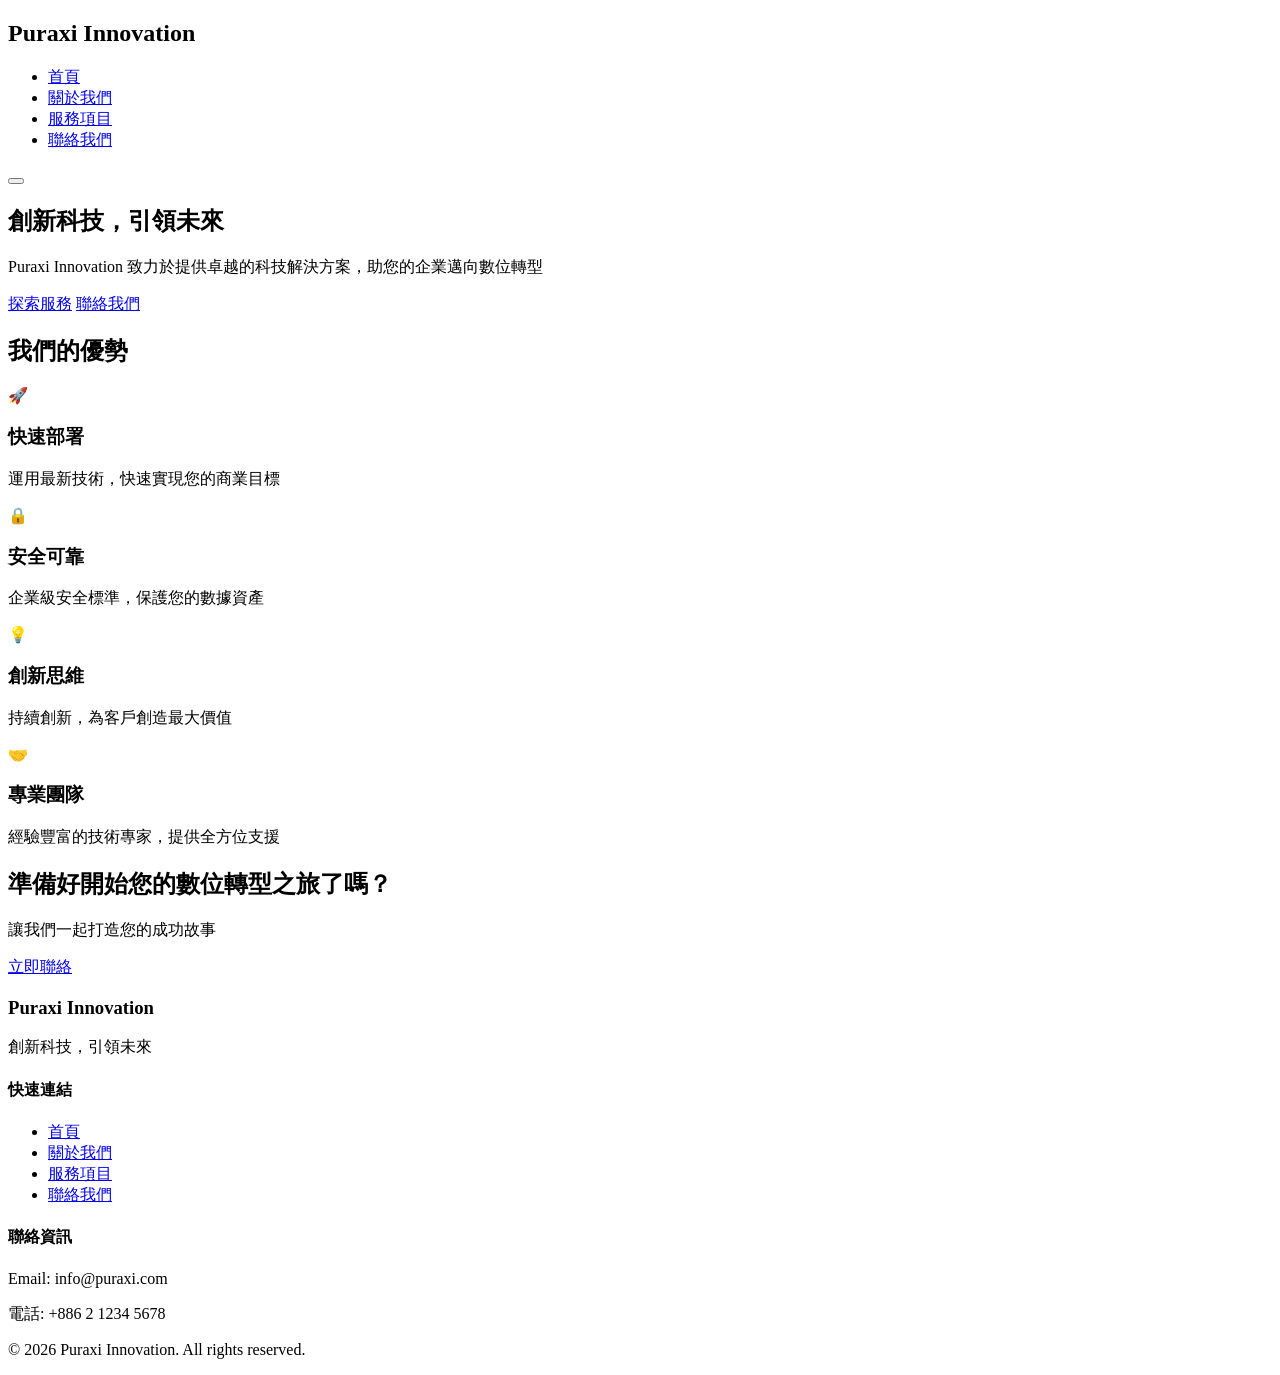
==== index.html @ a636ff28 "Initial commit: Create Puraxi Innovation company website with home, about, services, and contact pag" ====
<!DOCTYPE html>
<html lang="zh-TW">
<head>
    <meta charset="UTF-8">
    <meta name="viewport" content="width=device-width, initial-scale=1.0">
    <meta name="description" content="Puraxi Innovation - 創新科技解決方案">
    <title>Puraxi Innovation - 首頁</title>
    <link rel="stylesheet" href="styles.css">
</head>
<body>
    <nav class="navbar">
        <div class="container">
            <div class="logo">
                <h1>Puraxi Innovation</h1>
            </div>
            <ul class="nav-links">
                <li><a href="index.html" class="active">首頁</a></li>
                <li><a href="about.html">關於我們</a></li>
                <li><a href="services.html">服務項目</a></li>
                <li><a href="contact.html">聯絡我們</a></li>
            </ul>
            <button class="mobile-menu-toggle" aria-label="選單">
                <span></span>
                <span></span>
                <span></span>
            </button>
        </div>
    </nav>

    <section class="hero">
        <div class="container">
            <div class="hero-content">
                <h2 class="hero-title">創新科技，引領未來</h2>
                <p class="hero-subtitle">Puraxi Innovation 致力於提供卓越的科技解決方案，助您的企業邁向數位轉型</p>
                <div class="hero-buttons">
                    <a href="services.html" class="btn btn-primary">探索服務</a>
                    <a href="contact.html" class="btn btn-secondary">聯絡我們</a>
                </div>
            </div>
        </div>
    </section>

    <section class="features">
        <div class="container">
            <h2 class="section-title">我們的優勢</h2>
            <div class="features-grid">
                <div class="feature-card">
                    <div class="feature-icon">🚀</div>
                    <h3>快速部署</h3>
                    <p>運用最新技術，快速實現您的商業目標</p>
                </div>
                <div class="feature-card">
                    <div class="feature-icon">🔒</div>
                    <h3>安全可靠</h3>
                    <p>企業級安全標準，保護您的數據資產</p>
                </div>
                <div class="feature-card">
                    <div class="feature-icon">💡</div>
                    <h3>創新思維</h3>
                    <p>持續創新，為客戶創造最大價值</p>
                </div>
                <div class="feature-card">
                    <div class="feature-icon">🤝</div>
                    <h3>專業團隊</h3>
                    <p>經驗豐富的技術專家，提供全方位支援</p>
                </div>
            </div>
        </div>
    </section>

    <section class="cta">
        <div class="container">
            <h2>準備好開始您的數位轉型之旅了嗎？</h2>
            <p>讓我們一起打造您的成功故事</p>
            <a href="contact.html" class="btn btn-primary">立即聯絡</a>
        </div>
    </section>

    <footer class="footer">
        <div class="container">
            <div class="footer-content">
                <div class="footer-section">
                    <h3>Puraxi Innovation</h3>
                    <p>創新科技，引領未來</p>
                </div>
                <div class="footer-section">
                    <h4>快速連結</h4>
                    <ul>
                        <li><a href="index.html">首頁</a></li>
                        <li><a href="about.html">關於我們</a></li>
                        <li><a href="services.html">服務項目</a></li>
                        <li><a href="contact.html">聯絡我們</a></li>
                    </ul>
                </div>
                <div class="footer-section">
                    <h4>聯絡資訊</h4>
                    <p>Email: info@puraxi.com</p>
                    <p>電話: +886 2 1234 5678</p>
                </div>
            </div>
            <div class="footer-bottom">
                <p>&copy; 2026 Puraxi Innovation. All rights reserved.</p>
            </div>
        </div>
    </footer>

    <script src="script.js"></script>
</body>
</html>
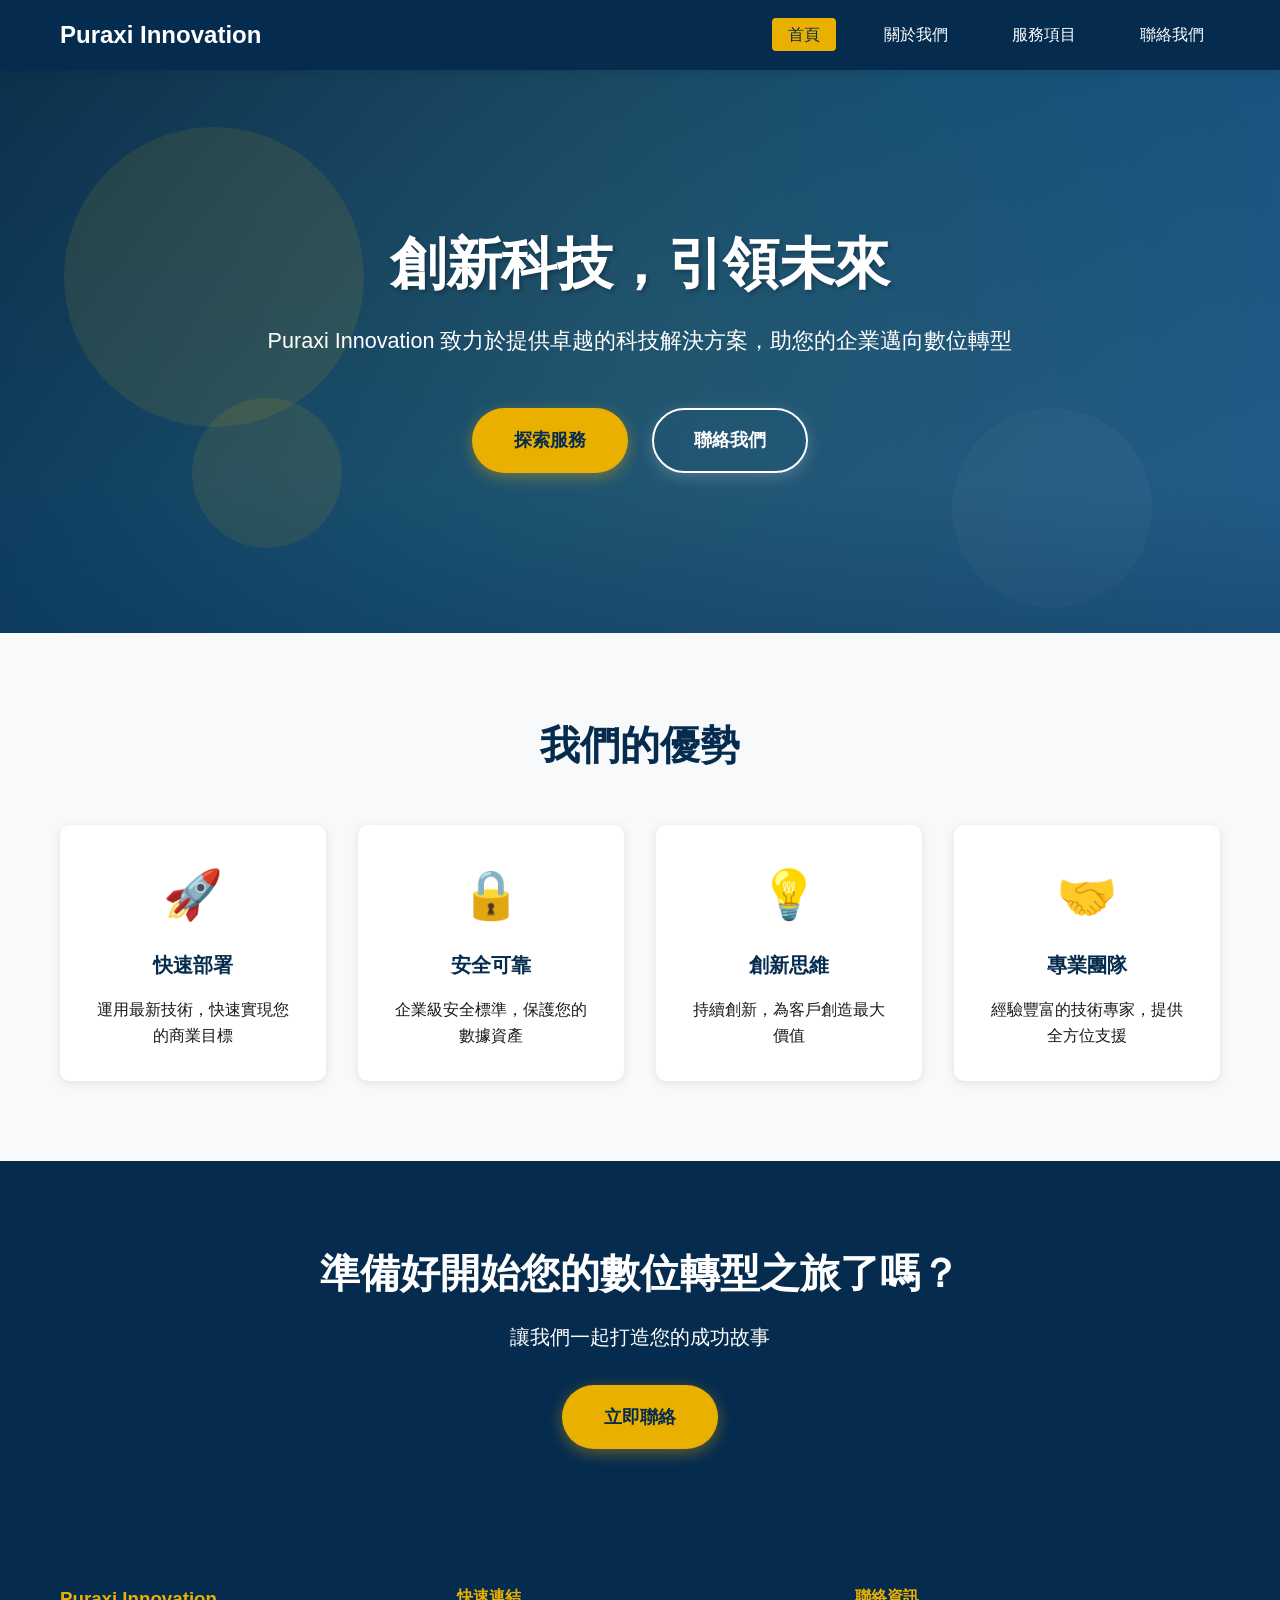
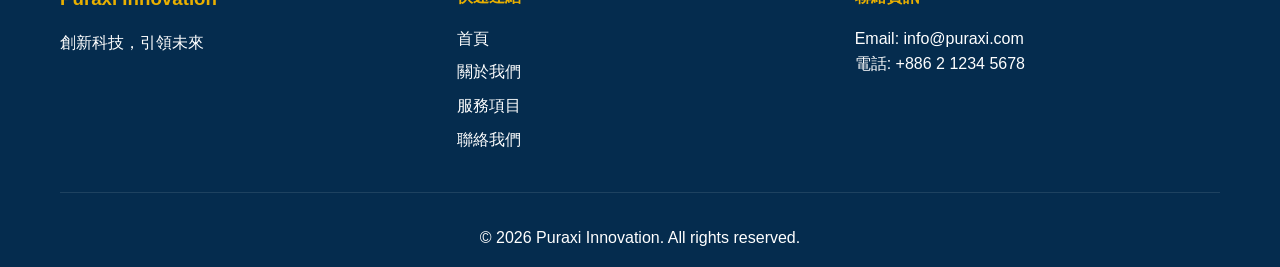
==== commit d38566da: "Beautify hero section with animations and modern design Co-authored-by: timmy860609 <124643148+timmy" ====
--- a/index.html
+++ b/index.html
@@ -28,6 +28,11 @@
     </nav>
 
     <section class="hero">
+        <div class="hero-bg-shapes">
+            <div class="shape"></div>
+            <div class="shape"></div>
+            <div class="shape"></div>
+        </div>
         <div class="container">
             <div class="hero-content">
                 <h2 class="hero-title">創新科技，引領未來</h2>
--- a/styles.css
+++ b/styles.css
@@ -0,0 +1,809 @@
+/* 重置樣式 */
+* {
+    margin: 0;
+    padding: 0;
+    box-sizing: border-box;
+}
+
+/* CSS 變數 - 品牌色彩 */
+:root {
+    --primary-color: #052C4E;
+    --accent-color: #E9B000;
+    --text-dark: #1a1a1a;
+    --text-light: #ffffff;
+    --bg-light: #f8f9fa;
+    --bg-white: #ffffff;
+    --shadow: 0 2px 10px rgba(0, 0, 0, 0.1);
+    --shadow-hover: 0 4px 20px rgba(0, 0, 0, 0.15);
+    --transition: all 0.3s ease;
+}
+
+/* 基礎樣式 */
+body {
+    font-family: -apple-system, BlinkMacSystemFont, 'Segoe UI', 'Microsoft JhengHei', sans-serif;
+    line-height: 1.6;
+    color: var(--text-dark);
+    background-color: var(--bg-white);
+}
+
+.container {
+    max-width: 1200px;
+    margin: 0 auto;
+    padding: 0 20px;
+}
+
+/* 導航列 */
+.navbar {
+    background-color: var(--primary-color);
+    padding: 1rem 0;
+    position: sticky;
+    top: 0;
+    z-index: 1000;
+    box-shadow: var(--shadow);
+}
+
+.navbar .container {
+    display: flex;
+    justify-content: space-between;
+    align-items: center;
+}
+
+.logo h1 {
+    color: var(--text-light);
+    font-size: 1.5rem;
+    font-weight: 700;
+}
+
+.nav-links {
+    display: flex;
+    list-style: none;
+    gap: 2rem;
+}
+
+.nav-links a {
+    color: var(--text-light);
+    text-decoration: none;
+    font-weight: 500;
+    transition: var(--transition);
+    padding: 0.5rem 1rem;
+    border-radius: 4px;
+}
+
+.nav-links a:hover,
+.nav-links a.active {
+    background-color: var(--accent-color);
+    color: var(--primary-color);
+}
+
+.mobile-menu-toggle {
+    display: none;
+    flex-direction: column;
+    background: none;
+    border: none;
+    cursor: pointer;
+    padding: 5px;
+}
+
+.mobile-menu-toggle span {
+    width: 25px;
+    height: 3px;
+    background-color: var(--text-light);
+    margin: 3px 0;
+    transition: var(--transition);
+}
+
+/* Hero 區塊 */
+.hero {
+    background: linear-gradient(135deg, #052C4E 0%, #0a4a7a 50%, #1e5a8e 100%);
+    color: var(--text-light);
+    padding: 10rem 0;
+    text-align: center;
+    position: relative;
+    overflow: hidden;
+}
+
+/* 動態背景效果 */
+.hero::before {
+    content: '';
+    position: absolute;
+    top: -50%;
+    left: -50%;
+    width: 200%;
+    height: 200%;
+    background: radial-gradient(circle, rgba(233, 176, 0, 0.1) 0%, transparent 70%);
+    animation: rotate 20s linear infinite;
+}
+
+.hero::after {
+    content: '';
+    position: absolute;
+    bottom: 0;
+    left: 0;
+    right: 0;
+    height: 150px;
+    background: linear-gradient(to bottom, transparent, rgba(5, 44, 78, 0.3));
+}
+
+@keyframes rotate {
+    from {
+        transform: rotate(0deg);
+    }
+    to {
+        transform: rotate(360deg);
+    }
+}
+
+/* 裝飾性背景元素 */
+.hero-bg-shapes {
+    position: absolute;
+    top: 0;
+    left: 0;
+    right: 0;
+    bottom: 0;
+    overflow: hidden;
+}
+
+.hero-bg-shapes .shape {
+    position: absolute;
+    border-radius: 50%;
+    opacity: 0.1;
+    animation: float 20s infinite ease-in-out;
+}
+
+.hero-bg-shapes .shape:nth-child(1) {
+    width: 300px;
+    height: 300px;
+    background: var(--accent-color);
+    top: 10%;
+    left: 5%;
+    animation-delay: 0s;
+}
+
+.hero-bg-shapes .shape:nth-child(2) {
+    width: 200px;
+    height: 200px;
+    background: rgba(255, 255, 255, 0.3);
+    top: 60%;
+    right: 10%;
+    animation-delay: 3s;
+}
+
+.hero-bg-shapes .shape:nth-child(3) {
+    width: 150px;
+    height: 150px;
+    background: var(--accent-color);
+    bottom: 15%;
+    left: 15%;
+    animation-delay: 6s;
+}
+
+@keyframes float {
+    0%, 100% {
+        transform: translateY(0) translateX(0);
+    }
+    33% {
+        transform: translateY(-30px) translateX(20px);
+    }
+    66% {
+        transform: translateY(20px) translateX(-20px);
+    }
+}
+
+.hero-content {
+    position: relative;
+    z-index: 2;
+}
+
+.hero-title {
+    font-size: 3.5rem;
+    margin-bottom: 1.5rem;
+    font-weight: 800;
+    letter-spacing: -0.5px;
+    line-height: 1.2;
+    animation: fadeInUp 1s ease-out;
+    text-shadow: 2px 2px 4px rgba(0, 0, 0, 0.3);
+}
+
+.hero-subtitle {
+    font-size: 1.35rem;
+    margin-bottom: 3rem;
+    opacity: 0.95;
+    max-width: 750px;
+    margin-left: auto;
+    margin-right: auto;
+    line-height: 1.8;
+    animation: fadeInUp 1s ease-out 0.3s both;
+}
+
+.hero-buttons {
+    display: flex;
+    gap: 1.5rem;
+    justify-content: center;
+    flex-wrap: wrap;
+    animation: fadeInUp 1s ease-out 0.6s both;
+}
+
+@keyframes fadeInUp {
+    from {
+        opacity: 0;
+        transform: translateY(30px);
+    }
+    to {
+        opacity: 1;
+        transform: translateY(0);
+    }
+}
+
+/* 按鈕樣式 */
+.btn {
+    display: inline-block;
+    padding: 1rem 2.5rem;
+    border-radius: 50px;
+    text-decoration: none;
+    font-weight: 700;
+    transition: var(--transition);
+    border: 2px solid transparent;
+    cursor: pointer;
+    font-size: 1.1rem;
+    position: relative;
+    overflow: hidden;
+    z-index: 1;
+}
+
+.btn::before {
+    content: '';
+    position: absolute;
+    top: 0;
+    left: -100%;
+    width: 100%;
+    height: 100%;
+    background: rgba(255, 255, 255, 0.2);
+    transition: left 0.5s ease;
+    z-index: -1;
+}
+
+.btn:hover::before {
+    left: 100%;
+}
+
+.btn-primary {
+    background-color: var(--accent-color);
+    color: var(--primary-color);
+    box-shadow: 0 4px 15px rgba(233, 176, 0, 0.4);
+}
+
+.btn-primary:hover {
+    background-color: #ffc107;
+    transform: translateY(-3px) scale(1.05);
+    box-shadow: 0 8px 25px rgba(233, 176, 0, 0.6);
+}
+
+.btn-secondary {
+    background-color: transparent;
+    color: var(--text-light);
+    border-color: var(--text-light);
+    box-shadow: 0 4px 15px rgba(255, 255, 255, 0.2);
+}
+
+.btn-secondary:hover {
+    background-color: var(--text-light);
+    color: var(--primary-color);
+    transform: translateY(-3px) scale(1.05);
+    box-shadow: 0 8px 25px rgba(255, 255, 255, 0.4);
+}
+
+/* 功能特色區塊 */
+.features {
+    padding: 5rem 0;
+    background-color: var(--bg-light);
+}
+
+.section-title {
+    text-align: center;
+    font-size: 2.5rem;
+    margin-bottom: 3rem;
+    color: var(--primary-color);
+}
+
+.features-grid {
+    display: grid;
+    grid-template-columns: repeat(auto-fit, minmax(250px, 1fr));
+    gap: 2rem;
+}
+
+.feature-card {
+    background-color: var(--bg-white);
+    padding: 2rem;
+    border-radius: 10px;
+    text-align: center;
+    box-shadow: var(--shadow);
+    transition: var(--transition);
+}
+
+.feature-card:hover {
+    transform: translateY(-5px);
+    box-shadow: var(--shadow-hover);
+}
+
+.feature-icon {
+    font-size: 3rem;
+    margin-bottom: 1rem;
+}
+
+.feature-card h3 {
+    color: var(--primary-color);
+    margin-bottom: 1rem;
+    font-size: 1.25rem;
+}
+
+/* CTA 區塊 */
+.cta {
+    background-color: var(--primary-color);
+    color: var(--text-light);
+    padding: 5rem 0;
+    text-align: center;
+}
+
+.cta h2 {
+    font-size: 2.5rem;
+    margin-bottom: 1rem;
+}
+
+.cta p {
+    font-size: 1.25rem;
+    margin-bottom: 2rem;
+}
+
+/* Footer */
+.footer {
+    background-color: var(--primary-color);
+    color: var(--text-light);
+    padding: 3rem 0 1rem;
+}
+
+.footer-content {
+    display: grid;
+    grid-template-columns: repeat(auto-fit, minmax(250px, 1fr));
+    gap: 2rem;
+    margin-bottom: 2rem;
+}
+
+.footer-section h3,
+.footer-section h4 {
+    margin-bottom: 1rem;
+    color: var(--accent-color);
+}
+
+.footer-section ul {
+    list-style: none;
+}
+
+.footer-section ul li {
+    margin-bottom: 0.5rem;
+}
+
+.footer-section a {
+    color: var(--text-light);
+    text-decoration: none;
+    transition: var(--transition);
+}
+
+.footer-section a:hover {
+    color: var(--accent-color);
+}
+
+.footer-bottom {
+    text-align: center;
+    padding-top: 2rem;
+    border-top: 1px solid rgba(255, 255, 255, 0.1);
+}
+
+/* 頁面標題 */
+.page-header {
+    background: linear-gradient(135deg, var(--primary-color) 0%, #0a4a7a 100%);
+    color: var(--text-light);
+    padding: 5rem 0;
+    text-align: center;
+}
+
+.page-header h1 {
+    font-size: 3rem;
+    margin-bottom: 1rem;
+}
+
+/* 內容區塊 */
+.content-section {
+    padding: 5rem 0;
+}
+
+.about-content {
+    max-width: 800px;
+    margin: 0 auto;
+}
+
+.about-text h2 {
+    color: var(--primary-color);
+    margin-bottom: 1.5rem;
+    font-size: 2rem;
+}
+
+.about-text p {
+    margin-bottom: 1.5rem;
+    font-size: 1.1rem;
+    line-height: 1.8;
+}
+
+/* 價值觀區塊 */
+.values-section {
+    padding: 5rem 0;
+    background-color: var(--bg-light);
+}
+
+.values-grid {
+    display: grid;
+    grid-template-columns: repeat(auto-fit, minmax(280px, 1fr));
+    gap: 2rem;
+}
+
+.value-card {
+    background-color: var(--bg-white);
+    padding: 2rem;
+    border-radius: 10px;
+    box-shadow: var(--shadow);
+    transition: var(--transition);
+}
+
+.value-card:hover {
+    transform: translateY(-5px);
+    box-shadow: var(--shadow-hover);
+}
+
+.value-card h3 {
+    color: var(--primary-color);
+    margin-bottom: 1rem;
+    font-size: 1.5rem;
+}
+
+/* 團隊區塊 */
+.team-section {
+    padding: 5rem 0;
+}
+
+.team-intro {
+    text-align: center;
+    max-width: 700px;
+    margin: 0 auto 3rem;
+    font-size: 1.1rem;
+}
+
+.stats-grid {
+    display: grid;
+    grid-template-columns: repeat(auto-fit, minmax(200px, 1fr));
+    gap: 2rem;
+    max-width: 900px;
+    margin: 0 auto;
+}
+
+.stat-card {
+    text-align: center;
+    padding: 2rem;
+    background-color: var(--bg-light);
+    border-radius: 10px;
+    transition: var(--transition);
+}
+
+.stat-card:hover {
+    background-color: var(--primary-color);
+    color: var(--text-light);
+    transform: scale(1.05);
+}
+
+.stat-number {
+    font-size: 3rem;
+    font-weight: 700;
+    color: var(--accent-color);
+    margin-bottom: 0.5rem;
+}
+
+.stat-card:hover .stat-number {
+    color: var(--accent-color);
+}
+
+.stat-label {
+    font-size: 1.1rem;
+}
+
+/* 服務區塊 */
+.services-section {
+    padding: 5rem 0;
+}
+
+.services-grid {
+    display: grid;
+    grid-template-columns: repeat(auto-fit, minmax(350px, 1fr));
+    gap: 2rem;
+}
+
+.service-card {
+    background-color: var(--bg-white);
+    padding: 2.5rem;
+    border-radius: 10px;
+    box-shadow: var(--shadow);
+    transition: var(--transition);
+    border-left: 4px solid var(--accent-color);
+}
+
+.service-card:hover {
+    transform: translateY(-5px);
+    box-shadow: var(--shadow-hover);
+    border-left-color: var(--primary-color);
+}
+
+.service-icon {
+    font-size: 3rem;
+    margin-bottom: 1.5rem;
+}
+
+.service-card h3 {
+    color: var(--primary-color);
+    margin-bottom: 1rem;
+    font-size: 1.75rem;
+}
+
+.service-card > p {
+    margin-bottom: 1.5rem;
+    line-height: 1.8;
+}
+
+.service-features {
+    list-style: none;
+}
+
+.service-features li {
+    padding: 0.5rem 0;
+    padding-left: 1.5rem;
+    position: relative;
+}
+
+.service-features li::before {
+    content: '✓';
+    position: absolute;
+    left: 0;
+    color: var(--accent-color);
+    font-weight: bold;
+}
+
+/* 聯絡區塊 */
+.contact-section {
+    padding: 5rem 0;
+}
+
+.contact-grid {
+    display: grid;
+    grid-template-columns: 1fr 1fr;
+    gap: 4rem;
+}
+
+.contact-info h2 {
+    color: var(--primary-color);
+    margin-bottom: 1.5rem;
+    font-size: 2rem;
+}
+
+.contact-info > p {
+    margin-bottom: 2rem;
+    font-size: 1.1rem;
+    line-height: 1.8;
+}
+
+.contact-methods {
+    display: flex;
+    flex-direction: column;
+    gap: 2rem;
+}
+
+.contact-method {
+    display: flex;
+    gap: 1.5rem;
+    padding: 1.5rem;
+    background-color: var(--bg-light);
+    border-radius: 10px;
+}
+
+.method-icon {
+    font-size: 2.5rem;
+    flex-shrink: 0;
+}
+
+.method-details h3 {
+    color: var(--primary-color);
+    margin-bottom: 0.5rem;
+}
+
+.method-details p {
+    color: var(--text-dark);
+}
+
+/* 聯絡表單 */
+.contact-form-container {
+    background-color: var(--bg-light);
+    padding: 2.5rem;
+    border-radius: 10px;
+}
+
+.contact-form h2 {
+    color: var(--primary-color);
+    margin-bottom: 2rem;
+    font-size: 2rem;
+}
+
+.form-group {
+    margin-bottom: 1.5rem;
+}
+
+.form-group label {
+    display: block;
+    margin-bottom: 0.5rem;
+    color: var(--primary-color);
+    font-weight: 600;
+}
+
+.form-group input,
+.form-group textarea {
+    width: 100%;
+    padding: 0.875rem;
+    border: 2px solid #ddd;
+    border-radius: 6px;
+    font-family: inherit;
+    font-size: 1rem;
+    transition: var(--transition);
+}
+
+.form-group input:focus,
+.form-group textarea:focus {
+    outline: none;
+    border-color: var(--accent-color);
+}
+
+.form-group textarea {
+    resize: vertical;
+}
+
+/* 地圖區塊 */
+.map-section {
+    padding: 5rem 0;
+    background-color: var(--bg-light);
+}
+
+.map-placeholder {
+    background-color: var(--bg-white);
+    padding: 5rem;
+    text-align: center;
+    border-radius: 10px;
+    box-shadow: var(--shadow);
+}
+
+.map-placeholder p:first-child {
+    font-size: 4rem;
+    margin-bottom: 1rem;
+}
+
+.map-note {
+    font-size: 1.1rem;
+    color: var(--primary-color);
+}
+
+/* 響應式設計 */
+@media (max-width: 768px) {
+    .nav-links {
+        display: none;
+        position: absolute;
+        top: 100%;
+        left: 0;
+        right: 0;
+        background-color: var(--primary-color);
+        flex-direction: column;
+        padding: 1rem;
+        box-shadow: var(--shadow);
+    }
+
+    .nav-links.active {
+        display: flex;
+    }
+
+    .mobile-menu-toggle {
+        display: flex;
+    }
+
+    .hero {
+        padding: 6rem 0;
+    }
+
+    .hero-title {
+        font-size: 2.5rem;
+    }
+
+    .hero-subtitle {
+        font-size: 1.1rem;
+        margin-bottom: 2rem;
+    }
+
+    .hero-buttons {
+        gap: 1rem;
+    }
+
+    .btn {
+        padding: 0.875rem 2rem;
+        font-size: 1rem;
+    }
+
+    .hero-bg-shapes .shape:nth-child(1) {
+        width: 200px;
+        height: 200px;
+    }
+
+    .hero-bg-shapes .shape:nth-child(2) {
+        width: 150px;
+        height: 150px;
+    }
+
+    .hero-bg-shapes .shape:nth-child(3) {
+        width: 100px;
+        height: 100px;
+    }
+
+    .section-title {
+        font-size: 2rem;
+    }
+
+    .contact-grid {
+        grid-template-columns: 1fr;
+        gap: 3rem;
+    }
+
+    .services-grid {
+        grid-template-columns: 1fr;
+    }
+
+    .stats-grid {
+        grid-template-columns: repeat(2, 1fr);
+    }
+}
+
+@media (max-width: 480px) {
+    .hero {
+        padding: 4rem 0;
+    }
+
+    .hero-title {
+        font-size: 2rem;
+        letter-spacing: -0.3px;
+    }
+
+    .hero-subtitle {
+        font-size: 1rem;
+    }
+
+    .hero-buttons {
+        flex-direction: column;
+        width: 100%;
+        padding: 0 1rem;
+    }
+
+    .btn {
+        width: 100%;
+        text-align: center;
+    }
+
+    .page-header h1 {
+        font-size: 2rem;
+    }
+
+    .stat-number {
+        font-size: 2rem;
+    }
+
+    .stats-grid {
+        grid-template-columns: 1fr;
+    }
+}
